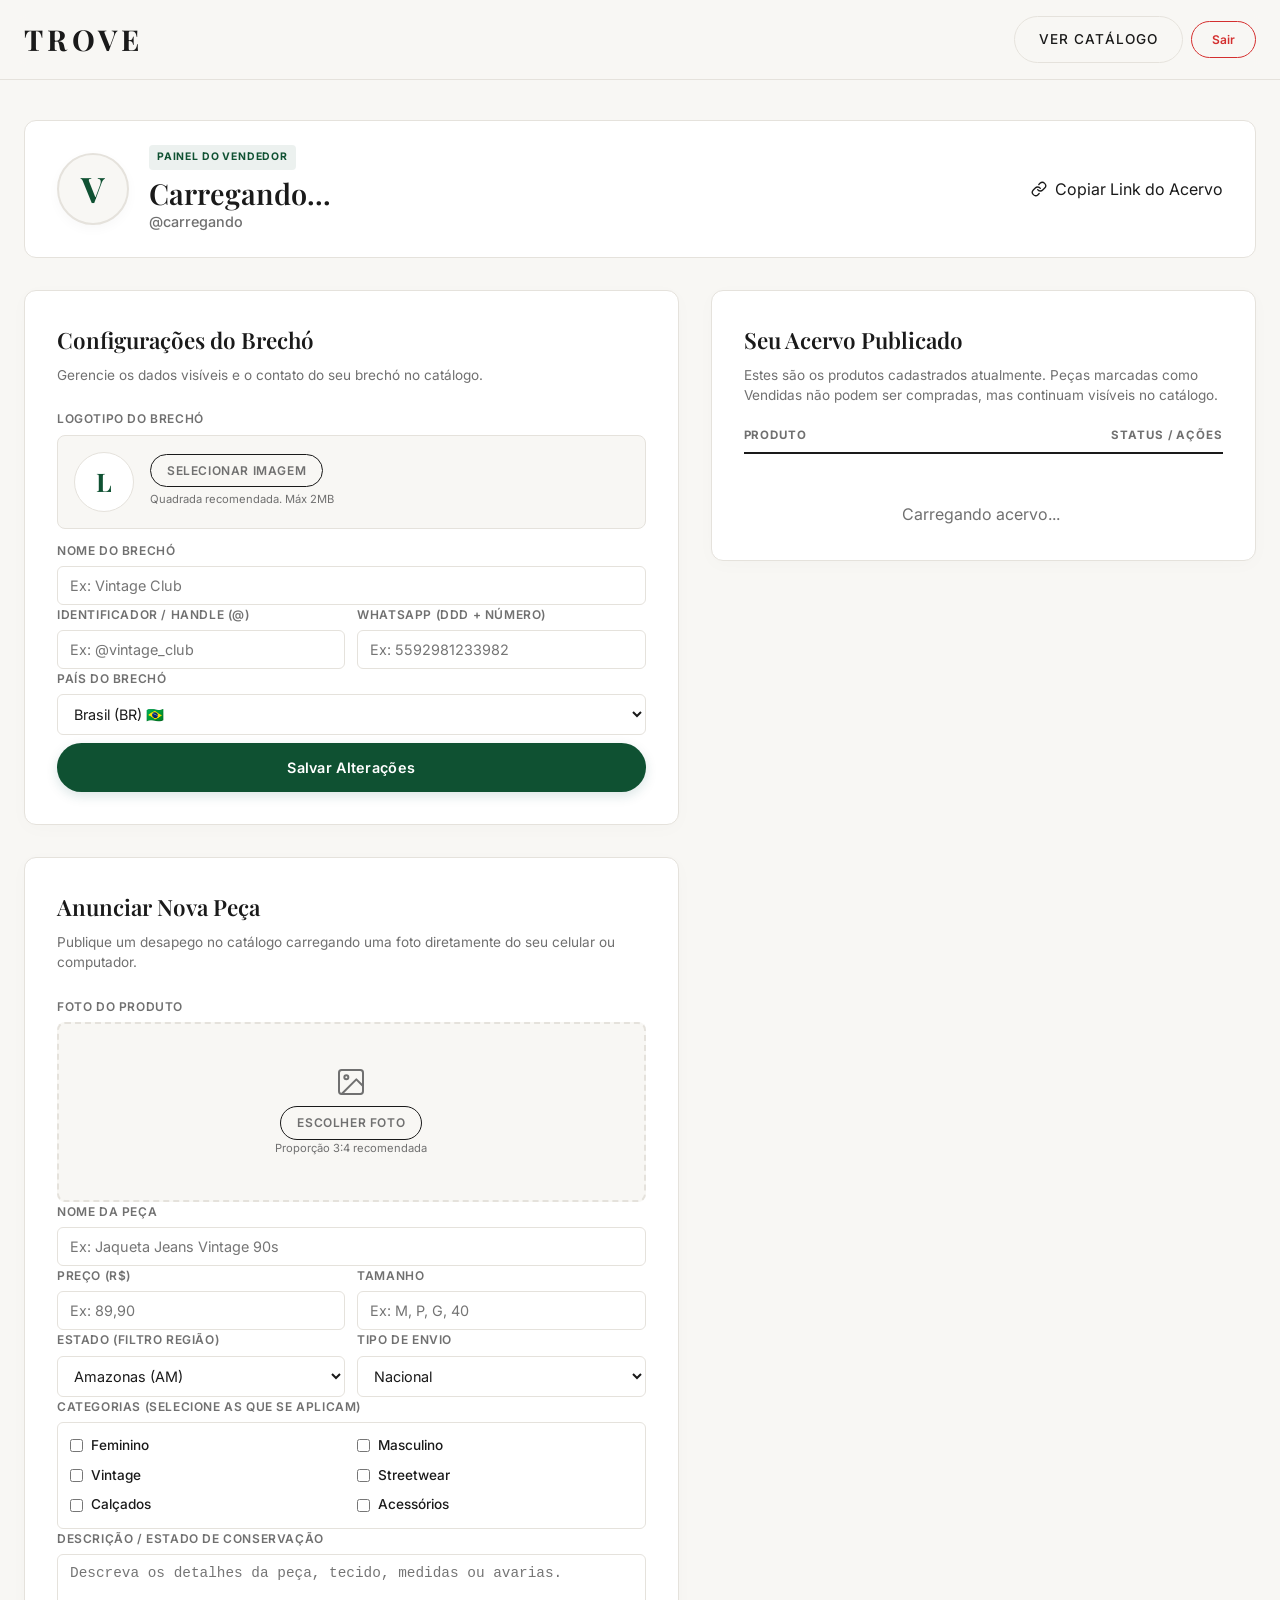
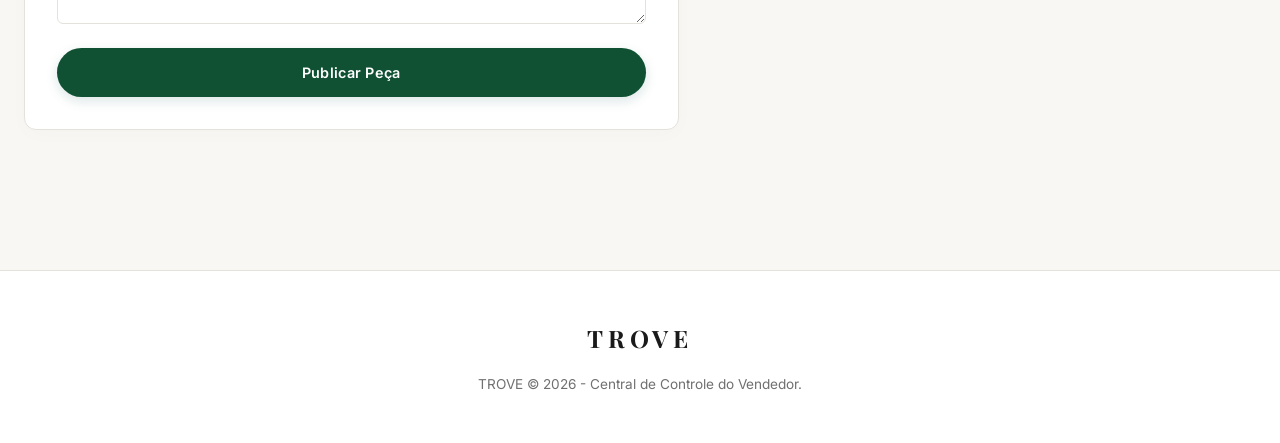
==== dashboard.html @ 6fd04b09 "Initial commit of Trove Marketplace" ====
<!DOCTYPE html>
<html lang="pt-BR">
<head>
  <meta charset="UTF-8">
  <meta name="viewport" content="width=device-width, initial-scale=1.0">
  <title>Trove | Painel do Vendedor</title>
  <!-- Fonts: Playfair Display & Inter -->
  <link rel="preconnect" href="https://fonts.googleapis.com">
  <link rel="preconnect" href="https://fonts.gstatic.com" crossorigin>
  <link href="https://fonts.googleapis.com/css2?family=Inter:wght@300;400;500;600;700&family=Playfair+Display:ital,wght@0,400;0,600;0,700;1,400&display=swap" rel="stylesheet">
  <!-- Supabase JS Client -->
  <script src="https://cdn.jsdelivr.net/npm/@supabase/supabase-js@2"></script>
  <link rel="stylesheet" href="styles.css">
</head>
<body class="dashboard-body">

  <!-- DASHBOARD HEADER -->
  <header class="main-header">
    <div class="header-container">
      <a href="index.html" class="logo">TROVE</a>
      
      <div class="header-actions">
        <a href="index.html" class="cta-button" style="background-color: transparent; color: var(--color-text-primary); border-color: var(--color-border);">
          Ver Catálogo
        </a>
        <button class="logout-btn" id="header-logout-btn" style="border-radius: 40px; padding: 10px 20px;">
          Sair
        </button>
      </div>
    </div>
  </header>

  <!-- DASHBOARD MAIN -->
  <main class="dashboard-main-container">
    
    <!-- TOP SHOP OVERVIEW -->
    <div class="dash-shop-overview">
      <div class="shop-profile-identity">
        <div class="shop-logo-container" id="shop-logo-display">
          <span id="shop-logo-letter">V</span>
        </div>
        <div class="shop-text-identity">
          <span class="dash-shop-badge">Painel do Vendedor</span>
          <h1 id="shop-name-title" class="shop-main-title">Carregando...</h1>
          <span id="shop-handle-subtitle" class="shop-main-handle">@carregando</span>
        </div>
      </div>
      <div class="shop-action-group">
        <button class="share-link-btn" id="copy-shop-link-btn" style="display: flex; align-items: center; gap: 8px;">
          <svg xmlns="http://www.w3.org/2000/svg" width="16" height="16" viewBox="0 0 24 24" fill="none" stroke="currentColor" stroke-width="2" stroke-linecap="round" stroke-linejoin="round"><path d="M10 13a5 5 0 0 0 7.54.54l3-3a5 5 0 0 0-7.07-7.07l-1.72 1.71"></path><path d="M14 11a5 5 0 0 0-7.54-.54l-3 3a5 5 0 0 0 7.07 7.07l1.71-1.71"></path></svg>
          Copiar Link do Acervo
        </button>
      </div>
    </div>

    <!-- RESPONSIVE GRID -->
    <div class="dashboard-grid">
      
      <!-- LEFT COLUMN: SETTINGS & PUBLISHING -->
      <div class="dashboard-column flex-col">
        
        <!-- CARD 1: CONFIGURAÇÕES DO BRECHÓ -->
        <section class="dashboard-card">
          <h2 class="card-section-heading">Configurações do Brechó</h2>
          <p class="card-section-desc">Gerencie os dados visíveis e o contato do seu brechó no catálogo.</p>
          
          <form id="store-settings-form" class="dash-form">
            
            <!-- Logo Upload Group -->
            <div class="form-group">
              <label>Logotipo do Brechó</label>
              <div class="logo-upload-wrapper">
                <div class="logo-preview-box" id="logo-preview-box">
                  <span id="logo-preview-placeholder">L</span>
                </div>
                <div class="upload-controls">
                  <label for="logo-file-input" class="upload-file-label">Selecionar Imagem</label>
                  <input type="file" id="logo-file-input" accept="image/*" style="display: none;">
                  <span class="upload-tip">Quadrada recomendada. Máx 2MB</span>
                </div>
              </div>
            </div>

            <div class="form-group">
              <label for="settings-name">Nome do Brechó</label>
              <input type="text" id="settings-name" required placeholder="Ex: Vintage Club">
            </div>
            
            <div class="form-row">
              <div class="form-group">
                <label for="settings-handle">Identificador / Handle (@)</label>
                <input type="text" id="settings-handle" required placeholder="Ex: @vintage_club">
              </div>
              <div class="form-group">
                <label for="settings-phone">WhatsApp (DDD + Número)</label>
                <input type="text" id="settings-phone" required placeholder="Ex: 5592981233982">
              </div>
            </div>

            <div class="form-group">
              <label for="settings-country">País do Brechó</label>
              <select id="settings-country" required>
                <option value="BR">Brasil (BR) 🇧🇷</option>
                <option value="US">Estados Unidos (US) 🇺🇸</option>
              </select>
            </div>

            <button type="submit" class="modal-cta-btn" id="save-settings-btn" style="margin-top: 8px;">
              Salvar Alterações
            </button>
          </form>
        </section>

        <!-- CARD 2: ANUNCIAR / EDITAR PEÇA -->
        <section class="dashboard-card" id="publisher-card">
          <h2 class="card-section-heading" id="publisher-title">Anunciar Nova Peça</h2>
          <p class="card-section-desc">Publique um desapego no catálogo carregando uma foto diretamente do seu celular ou computador.</p>
          
          <form id="product-publisher-form" class="dash-form">
            <input type="hidden" id="publisher-item-id">
            
            <!-- Product Image Upload Group -->
            <div class="form-group">
              <label>Foto do Produto</label>
              <div class="product-upload-wrapper" id="prod-dropzone">
                <div class="prod-preview-box" id="prod-preview-box" style="display: none;">
                  <img id="prod-preview-img" src="" alt="Preview do produto">
                  <button type="button" class="remove-preview-btn" id="remove-prod-preview-btn" aria-label="Remover foto">
                    <svg xmlns="http://www.w3.org/2000/svg" width="16" height="16" viewBox="0 0 24 24" fill="none" stroke="currentColor" stroke-width="2" stroke-linecap="round" stroke-linejoin="round"><line x1="18" y1="6" x2="6" y2="18"></line><line x1="6" y1="6" x2="18" y2="18"></line></svg>
                  </button>
                </div>
                <div class="upload-placeholder-content" id="prod-upload-prompt">
                  <svg class="upload-icon" xmlns="http://www.w3.org/2000/svg" width="32" height="32" viewBox="0 0 24 24" fill="none" stroke="currentColor" stroke-width="1.5" stroke-linecap="round" stroke-linejoin="round"><rect x="3" y="3" width="18" height="18" rx="2" ry="2"></rect><circle cx="8.5" cy="8.5" r="1.5"></circle><polyline points="21 15 16 10 5 21"></polyline></svg>
                  <label for="prod-file-input" class="upload-file-label" style="margin-top: 8px;">Escolher Foto</label>
                  <input type="file" id="prod-file-input" accept="image/*" style="display: none;" required>
                  <p class="upload-tip">Proporção 3:4 recomendada</p>
                </div>
              </div>
            </div>

            <div class="form-group">
              <label for="item-name">Nome da Peça</label>
              <input type="text" id="item-name" required placeholder="Ex: Jaqueta Jeans Vintage 90s">
            </div>

            <div class="form-row">
              <div class="form-group">
                <label for="item-price">Preço (R$)</label>
                <input type="text" id="item-price" required placeholder="Ex: 89,90">
              </div>
              <div class="form-group">
                <label for="item-size">Tamanho</label>
                <input type="text" id="item-size" required placeholder="Ex: M, P, G, 40">
              </div>
            </div>

            <div class="form-row">
              <div class="form-group">
                <label for="item-state">Estado (Filtro Região)</label>
                <select id="item-state" required>
                  <option value="AM">Amazonas (AM)</option>
                  <option value="SP">São Paulo (SP)</option>
                  <option value="RJ">Rio de Janeiro (RJ)</option>
                  <option value="PR">Paraná (PR)</option>
                </select>
              </div>
              <div class="form-group">
                <label for="item-shipping">Tipo de Envio</label>
                <select id="item-shipping" required>
                  <option value="Nacional">Nacional</option>
                  <option value="Nacional e Regional">Nacional e Regional</option>
                </select>
              </div>
            </div>

            <div class="form-group">
              <label>Categorias (Selecione as que se aplicam)</label>
              <div class="checkbox-group">
                <label><input type="checkbox" name="item-cats" value="Feminino"> Feminino</label>
                <label><input type="checkbox" name="item-cats" value="Masculino"> Masculino</label>
                <label><input type="checkbox" name="item-cats" value="Vintage"> Vintage</label>
                <label><input type="checkbox" name="item-cats" value="Streetwear"> Streetwear</label>
                <label><input type="checkbox" name="item-cats" value="Calçados"> Calçados</label>
                <label><input type="checkbox" name="item-cats" value="Acessórios"> Acessórios</label>
              </div>
            </div>

            <div class="form-group">
              <label for="item-desc">Descrição / Estado de conservação</label>
              <textarea id="item-desc" rows="3" required placeholder="Descreva os detalhes da peça, tecido, medidas ou avarias."></textarea>
            </div>

            <div style="display: flex; gap: 10px; margin-top: 24px;">
              <button type="button" class="logout-btn" id="cancel-edit-btn" style="display: none; border-color: var(--color-border); color: var(--color-text-secondary); border-radius: 40px; padding: 14px 24px; font-weight:600;">
                Cancelar
              </button>
              <button type="submit" class="modal-cta-btn" id="publish-btn" style="flex:1;">
                Publicar Peça
              </button>
            </div>
          </form>
        </section>

      </div>

      <!-- RIGHT COLUMN: ACTIVE INVENTORY -->
      <div class="dashboard-column">
        
        <section class="dashboard-card inventory-main-card">
          <h2 class="card-section-heading">Seu Acervo Publicado</h2>
          <p class="card-section-desc" style="margin-bottom: 20px;">Estes são os produtos cadastrados atualmente. Peças marcadas como Vendidas não podem ser compradas, mas continuam visíveis no catálogo.</p>
          
          <div class="inventory-table-header">
            <span>Produto</span>
            <span>Status / Ações</span>
          </div>
          
          <div class="dashboard-inventory-list" id="inventory-list-container">
            <!-- Dynamically loaded seller products -->
            <p style="text-align: center; color: var(--color-text-secondary); margin-top: 40px;">Carregando acervo...</p>
          </div>
        </section>

      </div>

    </div>
  </main>

  <footer class="main-footer" style="margin-top: 80px;">
    <div class="footer-container">
      <p class="footer-brand">TROVE</p>
      <p class="footer-text">TROVE &copy; 2026 - Central de Controle do Vendedor.</p>
    </div>
  </footer>

  <script src="dashboard.js"></script>
</body>
</html>
---- styles.css ----
/* 
  =========================================
  TROVE - Premium Vintage Marketplace Theme
  =========================================
*/

/* --- Design Tokens & Variables --- */
:root {
  --color-bg: #F8F7F4;          /* Warm Off-White */
  --color-card-bg: #FFFFFF;     /* Pure White for card contrast */
  --color-text-primary: #1A1A1A;/* Rich Charcoal/Black */
  --color-text-secondary: #707070; /* Soft Slate Gray */
  --color-text-muted: #9E9E9E;  /* Light Gray for secondary tags */
  --color-border: #E5E2DC;      /* Subtle border color */
  --color-border-hover: #1A1A1A;
  
  --color-primary: #0F5132;     /* Forest Emerald Green */
  --color-primary-hover: #0a3d24;
  --color-whatsapp: #25D366;    /* Vibrant WhatsApp Green */
  --color-whatsapp-hover: #1ebd59;
  
  --font-serif: 'Playfair Display', Georgia, serif;
  --font-sans: 'Inter', system-ui, -apple-system, sans-serif;
  
  --transition-smooth: all 0.3s cubic-bezier(0.25, 0.8, 0.25, 1);
  --header-height: 80px;
  --header-height-mobile: 120px;
}

/* --- Base Reset --- */
* {
  box-sizing: border-box;
  margin: 0;
  padding: 0;
}

html, body {
  background-color: var(--color-bg);
  color: var(--color-text-primary);
  font-family: var(--font-sans);
  font-size: 16px;
  line-height: 1.6;
  -webkit-font-smoothing: antialiased;
  -moz-osx-font-smoothing: grayscale;
  scroll-behavior: smooth;
}

a {
  text-decoration: none;
  color: inherit;
}

button, input, select {
  font-family: inherit;
  font-size: inherit;
  color: inherit;
  background: none;
  border: none;
  outline: none;
}

button {
  cursor: pointer;
}

/* --- FIXED HEADER --- */
.main-header {
  position: fixed;
  top: 0;
  left: 0;
  width: 100%;
  background-color: rgba(248, 247, 244, 0.85); /* Transparent off-white */
  backdrop-filter: blur(12px);
  -webkit-backdrop-filter: blur(12px);
  border-bottom: 1px solid var(--color-border);
  z-index: 1000;
  height: var(--header-height);
  display: flex;
  align-items: center;
  transition: var(--transition-smooth);
}

.header-container {
  width: 100%;
  max-width: 1300px;
  margin: 0 auto;
  padding: 0 24px;
  display: flex;
  align-items: center;
  justify-content: space-between;
  gap: 24px;
}

/* Logo */
.logo {
  font-family: var(--font-serif);
  font-size: 1.8rem;
  font-weight: 700;
  letter-spacing: 0.15em;
  color: var(--color-text-primary);
  transition: var(--transition-smooth);
}

.logo:hover {
  opacity: 0.8;
}

/* Search Wrapper */
.search-wrapper {
  flex: 1;
  max-width: 480px;
  position: relative;
  background-color: #FFFFFF;
  border: 1px solid var(--color-border);
  border-radius: 40px;
  padding: 8px 16px 8px 40px;
  display: flex;
  align-items: center;
  transition: var(--transition-smooth);
}

.search-wrapper:focus-within {
  border-color: var(--color-text-primary);
  box-shadow: 0 2px 8px rgba(0,0,0,0.05);
}

.search-icon {
  position: absolute;
  left: 16px;
  color: var(--color-text-secondary);
  pointer-events: none;
}

#search-input {
  width: 100%;
  border: none;
  font-size: 0.9rem;
  font-weight: 400;
  color: var(--color-text-primary);
}

#search-input::placeholder {
  color: var(--color-text-muted);
}

.clear-search-btn {
  background: none;
  border: none;
  color: var(--color-text-secondary);
  display: flex;
  align-items: center;
  justify-content: center;
  padding: 2px;
  border-radius: 50%;
  transition: var(--transition-smooth);
}

.clear-search-btn:hover {
  background-color: var(--color-bg);
  color: var(--color-text-primary);
}

/* CTA Button Header */
.cta-button {
  background-color: var(--color-text-primary);
  color: #FFFFFF;
  font-weight: 500;
  font-size: 0.85rem;
  text-transform: uppercase;
  letter-spacing: 0.08em;
  padding: 12px 24px;
  border-radius: 40px;
  border: 1px solid var(--color-text-primary);
  transition: var(--transition-smooth);
}

.cta-button:hover {
  background-color: transparent;
  color: var(--color-text-primary);
}

/* --- HERO SECTION --- */
.hero-section {
  margin-top: var(--header-height);
  padding: 80px 24px 48px;
  text-align: center;
  background-color: var(--color-bg);
}

.hero-container {
  max-width: 800px;
  margin: 0 auto;
}

.hero-title {
  font-family: var(--font-serif);
  font-size: 2.8rem;
  font-weight: 400;
  line-height: 1.2;
  margin-bottom: 16px;
  color: var(--color-text-primary);
  letter-spacing: -0.02em;
}

.hero-subtitle {
  font-size: 1.1rem;
  color: var(--color-text-secondary);
  font-weight: 300;
  max-width: 600px;
  margin: 0 auto;
}

/* --- FILTERS SECTION --- */
.filters-section {
  padding: 16px 24px;
  position: sticky;
  top: var(--header-height);
  background-color: var(--color-bg);
  border-bottom: 1px solid var(--color-border);
  z-index: 900;
}

.filters-container {
  max-width: 1300px;
  margin: 0 auto;
  display: flex;
  align-items: center;
  justify-content: space-between;
  gap: 24px;
}

/* Pills scroll */
.filters-pills-wrapper {
  flex: 1;
  overflow-x: auto;
  scrollbar-width: none; /* Firefox */
  -ms-overflow-style: none; /* IE 10+ */
}

.filters-pills-wrapper::-webkit-scrollbar {
  display: none; /* Safari and Chrome */
}

.filters-pills {
  display: flex;
  gap: 8px;
  padding: 4px 0;
  white-space: nowrap;
}

/* --- CUSTOM CATEGORY FILTER DROPDOWN --- */
.cats-filter {
  position: relative;
  min-width: 220px;
}

.cats-filter-trigger {
  width: 100%;
  display: flex;
  align-items: center;
  gap: 10px;
  background-color: #FFFFFF;
  border: 1px solid var(--color-border);
  border-radius: 30px;
  padding: 0 16px;
  height: 38px;
  font-size: 0.85rem;
  font-weight: 500;
  color: var(--color-text-primary);
  transition: var(--transition-smooth);
}

.cats-filter-trigger:hover {
  border-color: var(--color-text-primary);
}

.dots-icon {
  color: var(--color-text-secondary);
  flex-shrink: 0;
}

.cats-dropdown-menu {
  position: absolute;
  top: calc(100% + 8px);
  left: 0;
  width: 240px;
  background-color: #FFFFFF;
  border: 1px solid var(--color-border);
  border-radius: 12px;
  box-shadow: 0 10px 25px rgba(0,0,0,0.08);
  padding: 8px 0;
  opacity: 0;
  pointer-events: none;
  transform: translateY(10px);
  transition: var(--transition-smooth);
  z-index: 950;
}

.cats-dropdown-menu.show {
  opacity: 1;
  pointer-events: auto;
  transform: translateY(0);
}

.cat-item {
  width: 100%;
  padding: 10px 20px;
  display: block;
  text-align: left;
  font-size: 0.85rem;
  color: var(--color-text-primary);
  transition: var(--transition-smooth);
  border: none;
  background: none;
}

.cat-item:hover {
  background-color: var(--color-bg);
  color: var(--color-primary);
}

.cat-item.selected {
  background-color: rgba(15, 81, 50, 0.05);
  color: var(--color-primary);
  font-weight: 600;
}

/* --- CUSTOM SHOP & STATE FILTER DROPDOWNS --- */
.shop-filter,
.state-filter {
  position: relative;
  min-width: 220px;
}

.shop-filter-trigger,
.state-filter-trigger {
  width: 100%;
  display: flex;
  align-items: center;
  justify-content: space-between;
  background-color: #FFFFFF;
  border: 1px solid var(--color-border);
  border-radius: 30px;
  padding: 0 16px;
  height: 38px;
  font-size: 0.85rem;
  font-weight: 500;
  color: var(--color-text-primary);
  transition: var(--transition-smooth);
}

.shop-filter-trigger:hover,
.state-filter-trigger:hover {
  border-color: var(--color-text-primary);
}

.shop-icon,
.map-pin-icon {
  margin-right: 8px;
  color: var(--color-text-secondary);
  flex-shrink: 0;
}

.chevron-icon {
  margin-left: 8px;
  color: var(--color-text-secondary);
  transition: transform 0.2s ease;
  flex-shrink: 0;
}

.shop-filter.active .chevron-icon,
.state-filter.active .chevron-icon {
  transform: rotate(180deg);
}

.shop-dropdown-menu,
.state-dropdown-menu {
  position: absolute;
  top: calc(100% + 8px);
  right: 0;
  width: 260px;
  background-color: #FFFFFF;
  border: 1px solid var(--color-border);
  border-radius: 12px;
  box-shadow: 0 10px 25px rgba(0,0,0,0.08);
  padding: 8px 0;
  opacity: 0;
  pointer-events: none;
  transform: translateY(10px);
  transition: var(--transition-smooth);
  z-index: 950;
}

.shop-dropdown-menu.show,
.state-dropdown-menu.show {
  opacity: 1;
  pointer-events: auto;
  transform: translateY(0);
}

.shop-item,
.state-item {
  width: 100%;
  padding: 10px 16px;
  display: flex;
  align-items: center;
  gap: 12px;
  text-align: left;
  transition: var(--transition-smooth);
  border: none;
  background: none;
  font-size: 0.85rem;
  color: var(--color-text-primary);
}

.shop-item:hover,
.state-item:hover {
  background-color: var(--color-bg);
}

.shop-item.selected,
.state-item.selected {
  background-color: rgba(15, 81, 50, 0.05);
  color: var(--color-primary);
  font-weight: 600;
}

.shop-avatar {
  width: 32px;
  height: 32px;
  border-radius: 50%;
  background-color: var(--color-bg);
  border: 1px solid var(--color-border);
  color: var(--color-primary);
  font-family: var(--font-serif);
  font-weight: 700;
  display: flex;
  align-items: center;
  justify-content: center;
  font-size: 0.9rem;
  text-transform: uppercase;
  overflow: hidden;
}

.shop-item-info {
  display: flex;
  flex-direction: column;
  line-height: 1.2;
}

.shop-item-name {
  font-size: 0.85rem;
  color: var(--color-text-primary);
}

.shop-item-handle {
  font-size: 0.75rem;
  color: var(--color-text-secondary);
}

/* --- PRODUCT DETAIL DRAWER --- */
.drawer-overlay {
  position: fixed;
  top: 0;
  left: 0;
  width: 100vw;
  height: 100vh;
  background-color: rgba(26, 26, 26, 0);
  backdrop-filter: blur(0px);
  -webkit-backdrop-filter: blur(0px);
  z-index: 1500;
  opacity: 0;
  pointer-events: none;
  transition: all 0.4s cubic-bezier(0.25, 0.8, 0.25, 1);
}

.drawer-overlay.active {
  background-color: rgba(26, 26, 26, 0.25);
  backdrop-filter: blur(8px);
  -webkit-backdrop-filter: blur(8px);
  opacity: 1;
  pointer-events: auto;
}

.drawer-panel {
  position: absolute;
  top: 0;
  right: 0;
  width: 100%;
  max-width: 480px;
  height: 100%;
  background-color: var(--color-bg);
  border-left: 1px solid var(--color-border);
  box-shadow: -10px 0 30px rgba(0,0,0,0.05);
  transform: translate3d(100%, 0, 0);
  transition: transform 0.4s cubic-bezier(0.25, 0.8, 0.25, 1);
  display: flex;
  flex-direction: column;
}

.drawer-overlay.active .drawer-panel {
  transform: translate3d(0, 0, 0);
}

.drawer-drag-bar {
  width: 45px;
  height: 5px;
  background-color: var(--color-border);
  border-radius: 10px;
  margin: 12px auto 0;
  display: none;
  flex-shrink: 0;
}

.drawer-close {
  position: absolute;
  top: 20px;
  left: 20px;
  width: 40px;
  height: 40px;
  border-radius: 50%;
  background-color: #FFFFFF;
  border: 1px solid var(--color-border);
  color: var(--color-text-primary);
  display: flex;
  align-items: center;
  justify-content: center;
  transition: var(--transition-smooth);
  z-index: 10;
}

.drawer-close:hover {
  transform: rotate(90deg);
  border-color: var(--color-text-primary);
}

.drawer-body {
  flex: 1;
  overflow-y: auto;
  padding: 0 0 100px;
}

.drawer-img-wrapper {
  width: 100%;
  aspect-ratio: 3 / 4;
  overflow: hidden;
  position: relative;
  background-color: #EFEFEF;
}

.drawer-img {
  width: 100%;
  height: 100%;
  object-fit: cover;
}

.drawer-badge {
  position: absolute;
  bottom: 16px;
  left: 20px;
  background-color: #FFFFFF;
  color: var(--color-text-primary);
  font-size: 0.65rem;
  font-weight: 600;
  text-transform: uppercase;
  letter-spacing: 0.1em;
  padding: 4px 8px;
  border: 1px solid var(--color-border);
}

.drawer-info {
  padding: 24px;
}

.drawer-shop {
  font-size: 0.85rem;
  color: var(--color-text-secondary);
  font-weight: 500;
  margin-bottom: 6px;
  display: block;
}

.drawer-title {
  font-family: var(--font-serif);
  font-size: 1.8rem;
  font-weight: 600;
  line-height: 1.2;
  color: var(--color-text-primary);
  margin-bottom: 16px;
}

.drawer-meta-grid {
  display: flex;
  gap: 20px;
  margin-bottom: 24px;
  padding-bottom: 20px;
  border-bottom: 1px solid var(--color-border);
}

.drawer-meta-item {
  display: flex;
  flex-direction: column;
}

.drawer-meta-label {
  font-size: 0.75rem;
  color: var(--color-text-secondary);
  text-transform: uppercase;
  letter-spacing: 0.05em;
  margin-bottom: 2px;
}

.drawer-meta-val {
  font-size: 1.1rem;
  font-weight: 600;
  color: var(--color-text-primary);
}

.drawer-desc-title {
  font-size: 0.8rem;
  text-transform: uppercase;
  letter-spacing: 0.08em;
  color: var(--color-text-secondary);
  margin-bottom: 8px;
  font-weight: 600;
}

.drawer-desc-text {
  font-size: 0.95rem;
  color: var(--color-text-primary);
  line-height: 1.6;
}

.drawer-cta-wrapper {
  position: absolute;
  bottom: 0;
  left: 0;
  width: 100%;
  padding: 16px 24px 24px;
  background-color: var(--color-bg);
  border-top: 1px solid var(--color-border);
  box-shadow: 0 -10px 20px rgba(0,0,0,0.02);
  z-index: 5;
}

.drawer-cta-btn {
  width: 100%;
  background-color: var(--color-primary);
  color: #FFFFFF;
  display: flex;
  align-items: center;
  justify-content: center;
  gap: 8px;
  padding: 14px 24px;
  font-size: 0.9rem;
  font-weight: 600;
  letter-spacing: 0.03em;
  border-radius: 40px;
  transition: var(--transition-smooth);
}

.drawer-cta-btn:hover {
  background-color: var(--color-whatsapp);
}

/* --- PRODUCTS GRID SECTION --- */
.products-section {
  padding: 48px 24px 80px;
  background-color: var(--color-bg);
  min-height: 400px;
}

.grid-container {
  max-width: 1300px;
  margin: 0 auto;
}

.products-grid {
  display: grid;
  grid-template-columns: repeat(2, 1fr); /* Mobile layout default (2 cols) */
  gap: 24px 16px;
}

/* Card Styling */
.product-card {
  background-color: var(--color-card-bg);
  border: 1px solid var(--color-border);
  display: flex;
  flex-direction: column;
  position: relative;
  overflow: hidden;
  transition: var(--transition-smooth);
}

.product-card:hover {
  box-shadow: 0 12px 30px rgba(0,0,0,0.06);
  border-color: var(--color-border-hover);
  transform: translateY(-4px);
}

/* Image Container */
.card-img-wrapper {
  position: relative;
  width: 100%;
  aspect-ratio: 3 / 4; /* Aspect ratio 3:4 as requested */
  overflow: hidden;
  background-color: #EFEFEF;
}

.card-img {
  width: 100%;
  height: 100%;
  object-fit: cover;
  transition: transform 0.8s cubic-bezier(0.25, 1, 0.5, 1);
}

.product-card:hover .card-img {
  transform: scale(1.05);
}

/* Floating Badge */
.card-badge {
  position: absolute;
  top: 12px;
  left: 12px;
  background-color: rgba(255, 255, 255, 0.9);
  color: var(--color-text-primary);
  font-size: 0.65rem;
  font-weight: 600;
  text-transform: uppercase;
  letter-spacing: 0.1em;
  padding: 4px 8px;
  border: 1px solid var(--color-border);
  backdrop-filter: blur(4px);
  z-index: 10;
}

/* Card Content Info */
.card-info {
  padding: 16px;
  display: flex;
  flex-direction: column;
  flex-grow: 1;
}

.card-shop {
  font-size: 0.75rem;
  color: var(--color-text-secondary);
  margin-bottom: 4px;
  font-weight: 500;
  letter-spacing: 0.02em;
}

.card-title {
  font-family: var(--font-serif);
  font-size: 1.05rem;
  font-weight: 600;
  line-height: 1.3;
  margin-bottom: 8px;
  color: var(--color-text-primary);
  display: -webkit-box;
  -webkit-line-clamp: 1;
  -webkit-box-orient: vertical;
  overflow: hidden;
}

.card-meta-row {
  display: flex;
  justify-content: space-between;
  align-items: baseline;
  margin-bottom: 16px;
  margin-top: auto; /* Push meta row to bottom of details */
}

.card-size {
  font-size: 0.8rem;
  font-weight: 500;
  color: var(--color-text-secondary);
  background-color: var(--color-bg);
  padding: 2px 8px;
  border-radius: 4px;
}

.card-price {
  font-size: 1.1rem;
  font-weight: 700;
  color: var(--color-text-primary);
}

/* WhatsApp Action Button */
.wa-button {
  width: 100%;
  background-color: var(--color-primary);
  color: #FFFFFF;
  display: flex;
  align-items: center;
  justify-content: center;
  gap: 8px;
  padding: 12px 16px;
  font-size: 0.85rem;
  font-weight: 600;
  letter-spacing: 0.03em;
  transition: var(--transition-smooth);
  border-top: 1px solid var(--color-border);
}

.btn-wa-icon {
  fill: currentColor;
}

.wa-button:hover {
  background-color: var(--color-whatsapp);
}

/* Empty State */
.empty-state {
  text-align: center;
  padding: 80px 24px;
  color: var(--color-text-secondary);
  display: flex;
  flex-direction: column;
  align-items: center;
  gap: 12px;
}

.empty-state svg {
  color: var(--color-text-muted);
}

.empty-state h3 {
  font-family: var(--font-serif);
  font-size: 1.5rem;
  color: var(--color-text-primary);
}

.reset-btn {
  margin-top: 12px;
  background-color: var(--color-text-primary);
  color: #FFFFFF;
  padding: 10px 24px;
  border-radius: 30px;
  font-size: 0.85rem;
  font-weight: 500;
  transition: var(--transition-smooth);
}

.reset-btn:hover {
  background-color: var(--color-text-secondary);
}

/* --- FOOTER --- */
.main-footer {
  background-color: #FFFFFF;
  border-top: 1px solid var(--color-border);
  padding: 48px 24px;
  text-align: center;
}

.footer-container {
  max-width: 1300px;
  margin: 0 auto;
  display: flex;
  flex-direction: column;
  align-items: center;
  gap: 16px;
}

.footer-brand {
  font-family: var(--font-serif);
  font-size: 1.5rem;
  font-weight: 700;
  letter-spacing: 0.2em;
  color: var(--color-text-primary);
}

.footer-text {
  font-size: 0.85rem;
  color: var(--color-text-secondary);
  font-weight: 400;
}

/* --- ADVERTISE MODAL --- */
.modal-overlay {
  position: fixed;
  top: 0;
  left: 0;
  width: 100vw;
  height: 100vh;
  background-color: rgba(26, 26, 26, 0.4);
  backdrop-filter: blur(8px);
  -webkit-backdrop-filter: blur(8px);
  display: flex;
  align-items: center;
  justify-content: center;
  z-index: 2000;
  opacity: 0;
  pointer-events: none;
  transition: opacity 0.4s cubic-bezier(0.25, 0.8, 0.25, 1);
  padding: 20px;
}

.modal-overlay.active {
  opacity: 1;
  pointer-events: auto;
}

.modal-card {
  background-color: var(--color-bg);
  border: 1px solid var(--color-border);
  border-top: 4px solid var(--color-text-primary);
  border-radius: 12px;
  width: 100%;
  max-width: 460px;
  position: relative;
  transform: scale(0.9) translateY(20px);
  transition: transform 0.4s cubic-bezier(0.25, 0.8, 0.25, 1), background-color 0.3s ease, border-top-color 0.3s ease;
  overflow: hidden;
  box-shadow: 0 20px 40px rgba(0,0,0,0.15);
}

.modal-card.mode-register {
  border-top-color: var(--color-primary);
  background-color: #FAF9F6;
}

.password-strength-container {
  width: 100%;
  height: 4px;
  background-color: var(--color-border);
  border-radius: 2px;
  margin-top: 8px;
  overflow: hidden;
}

.strength-bar {
  width: 0%;
  height: 100%;
  background-color: #D32F2F;
  transition: width 0.3s ease, background-color 0.3s ease;
}

.strength-text {
  font-size: 0.72rem;
  font-weight: 600;
  color: var(--color-text-secondary);
  margin-top: 4px;
  display: inline-block;
  text-transform: uppercase;
  letter-spacing: 0.05em;
}

.password-criteria {
  margin-top: 12px;
  list-style: none;
  padding-left: 0;
  display: flex;
  flex-direction: column;
  gap: 6px;
}

.criteria-item {
  font-size: 0.78rem;
  color: var(--color-text-secondary);
  display: flex;
  align-items: center;
  gap: 8px;
  transition: var(--transition-smooth);
}

.crit-icon {
  font-size: 0.85rem;
  font-weight: bold;
  transition: var(--transition-smooth);
}

.confirm-email-art {
  display: flex;
  justify-content: center;
  margin: 16px 0;
}

.mail-icon {
  color: var(--color-primary);
  animation: float 3s ease-in-out infinite;
}

@keyframes float {
  0%, 100% { transform: translateY(0); }
  50% { transform: translateY(-8px); }
}

.modal-overlay.active .modal-card {
  transform: scale(1) translateY(0);
}

.modal-close-btn {
  position: absolute;
  top: 20px;
  right: 20px;
  color: var(--color-text-secondary);
  background-color: #FFFFFF;
  border: 1px solid var(--color-border);
  border-radius: 50%;
  width: 36px;
  height: 36px;
  display: flex;
  align-items: center;
  justify-content: center;
  transition: var(--transition-smooth);
  z-index: 10;
}

.modal-close-btn:hover {
  color: var(--color-text-primary);
  border-color: var(--color-text-primary);
  transform: rotate(90deg);
}

.modal-content {
  padding: 40px 32px 32px;
  display: flex;
  flex-direction: column;
  align-items: center;
  text-align: center;
}

.modal-badge {
  font-size: 0.7rem;
  font-weight: 600;
  text-transform: uppercase;
  letter-spacing: 0.12em;
  color: var(--color-primary);
  background-color: rgba(15, 81, 50, 0.1);
  padding: 6px 14px;
  border-radius: 20px;
  margin-bottom: 20px;
}

.modal-heading {
  font-family: var(--font-serif);
  font-size: 1.8rem;
  font-weight: 600;
  color: var(--color-text-primary);
  margin-bottom: 12px;
}

.modal-description {
  font-size: 0.95rem;
  color: var(--color-text-secondary);
  margin-bottom: 28px;
  line-height: 1.5;
}

.modal-benefits {
  width: 100%;
  display: flex;
  flex-direction: column;
  gap: 12px;
  margin-bottom: 32px;
  text-align: left;
}

.benefit-item {
  display: flex;
  align-items: center;
  gap: 12px;
  font-size: 0.85rem;
  color: var(--color-text-primary);
  font-weight: 500;
}

.benefit-icon {
  color: var(--color-primary);
  flex-shrink: 0;
}

.modal-cta-btn {
  width: 100%;
  background-color: var(--color-primary);
  color: #FFFFFF;
  border-radius: 40px;
  padding: 16px 24px;
  font-weight: 600;
  font-size: 0.9rem;
  letter-spacing: 0.02em;
  display: flex;
  align-items: center;
  justify-content: center;
  gap: 10px;
  transition: var(--transition-smooth);
  box-shadow: 0 4px 12px rgba(15, 81, 82, 0.15);
}

.modal-cta-btn:hover {
  background-color: var(--color-whatsapp);
  box-shadow: 0 4px 12px rgba(37, 211, 102, 0.2);
}

/* --- SELLER PORTAL & DASHBOARD STYLES --- */
.header-actions {
  display: flex;
  align-items: center;
  gap: 8px;
}

.profile-avatar {
  width: 40px;
  height: 40px;
  border-radius: 50%;
  background-color: var(--color-primary);
  color: #FFFFFF;
  display: flex;
  align-items: center;
  justify-content: center;
  font-family: var(--font-serif);
  font-weight: 700;
  font-size: 1.1rem;
  border: 1px solid var(--color-primary);
  box-shadow: 0 2px 8px rgba(15, 81, 50, 0.2);
  transition: var(--transition-smooth);
  overflow: hidden;
}

.profile-avatar:hover {
  background-color: var(--color-whatsapp);
  border-color: var(--color-whatsapp);
  transform: scale(1.05);
  box-shadow: 0 4px 12px rgba(37, 211, 102, 0.3);
}

.shop-banner {
  width: 100%;
  background-color: #FFFFFF;
  border-bottom: 1px solid var(--color-border);
  padding: 14px 24px;
}

.shop-banner-container {
  max-width: 1300px;
  margin: 0 auto;
  display: flex;
  align-items: center;
  justify-content: space-between;
  gap: 20px;
}

.shop-banner-details {
  display: flex;
  align-items: center;
  gap: 12px;
}

.shop-banner-icon {
  color: var(--color-primary);
}

.shop-banner-meta {
  display: flex;
  flex-direction: column;
  line-height: 1.3;
}

#shop-banner-title {
  font-family: var(--font-serif);
  font-size: 1.1rem;
  font-weight: 600;
  color: var(--color-text-primary);
}

#shop-banner-handle {
  font-size: 0.8rem;
  color: var(--color-text-secondary);
  font-weight: 500;
}

.shop-banner-clear-btn {
  font-size: 0.85rem;
  font-weight: 600;
  color: var(--color-primary);
  text-decoration: underline;
  background: none;
  border: none;
  transition: var(--transition-smooth);
}

.shop-banner-clear-btn:hover {
  color: var(--color-whatsapp);
}

/* Seller Forms */
.auth-form {
  width: 100%;
  display: flex;
  flex-direction: column;
  gap: 16px;
  margin-top: 16px;
}

.form-group {
  display: flex;
  flex-direction: column;
  gap: 6px;
  text-align: left;
  width: 100%;
}

.form-group label {
  font-size: 0.75rem;
  font-weight: 600;
  text-transform: uppercase;
  letter-spacing: 0.05em;
  color: var(--color-text-secondary);
}

.form-group input,
.form-group select,
.form-group textarea {
  width: 100%;
  border: 1px solid var(--color-border);
  border-radius: 6px;
  padding: 10px 12px;
  font-size: 0.9rem;
  background-color: #FFFFFF;
  color: var(--color-text-primary);
  transition: var(--transition-smooth);
}

.form-group input:focus,
.form-group select:focus,
.form-group textarea:focus {
  border-color: var(--color-text-primary);
  outline: none;
}

.form-row {
  display: flex;
  gap: 12px;
  width: 100%;
}

.form-row .form-group {
  flex: 1;
}

.checkbox-group {
  display: grid;
  grid-template-columns: repeat(2, 1fr);
  gap: 8px 12px;
  background-color: #FFFFFF;
  border: 1px solid var(--color-border);
  border-radius: 6px;
  padding: 12px;
}

.checkbox-group label {
  display: flex;
  align-items: center;
  gap: 8px;
  font-size: 0.85rem;
  text-transform: none;
  font-weight: 500;
  letter-spacing: 0;
  cursor: pointer;
  color: var(--color-text-primary);
}

.checkbox-group input {
  width: auto;
  cursor: pointer;
}

.auth-toggle-text {
  font-size: 0.85rem;
  color: var(--color-text-secondary);
  margin-top: 20px;
}

.auth-toggle-text a {
  color: var(--color-primary);
  font-weight: 600;
  text-decoration: underline;
}

/* --- STANDALONE DEDICATED SELLER PORTAL / DASHBOARD --- */
.dashboard-body {
  background-color: var(--color-bg);
  min-height: 100vh;
}

.dashboard-main-container {
  width: 100%;
  max-width: 1300px;
  margin: 0 auto;
  padding: calc(var(--header-height) + 40px) 24px 60px;
}

/* Shop Overview Header */
.dash-shop-overview {
  display: flex;
  justify-content: space-between;
  align-items: center;
  flex-wrap: wrap;
  gap: 24px;
  background-color: #FFFFFF;
  border: 1px solid var(--color-border);
  padding: 24px 32px;
  border-radius: 12px;
  margin-bottom: 32px;
}

.shop-profile-identity {
  display: flex;
  align-items: center;
  gap: 20px;
}

.shop-logo-container {
  width: 72px;
  height: 72px;
  border-radius: 50%;
  background-color: var(--color-bg);
  border: 2px solid var(--color-border);
  display: flex;
  align-items: center;
  justify-content: center;
  overflow: hidden;
  box-shadow: 0 4px 12px rgba(0,0,0,0.03);
}

#shop-logo-letter {
  font-family: var(--font-serif);
  font-size: 2.2rem;
  font-weight: 700;
  color: var(--color-primary);
  text-transform: uppercase;
}

.shop-text-identity {
  display: flex;
  flex-direction: column;
}

.dash-shop-badge {
  font-size: 0.65rem;
  font-weight: 700;
  text-transform: uppercase;
  letter-spacing: 0.08em;
  color: var(--color-primary);
  background-color: rgba(15, 81, 50, 0.08);
  padding: 4px 8px;
  border-radius: 4px;
  width: fit-content;
  margin-bottom: 6px;
}

.shop-main-title {
  font-family: var(--font-serif);
  font-size: 1.8rem;
  font-weight: 600;
  color: var(--color-text-primary);
  line-height: 1.2;
}

.shop-main-handle {
  font-size: 0.9rem;
  color: var(--color-text-secondary);
  font-weight: 500;
}

/* Dashboard Columns Grid */
.dashboard-grid {
  display: grid;
  grid-template-columns: 1.2fr 1fr;
  gap: 32px;
  align-items: start;
}

.dashboard-column {
  display: flex;
  flex-direction: column;
  gap: 32px;
}

.dashboard-card {
  background-color: #FFFFFF;
  border: 1px solid var(--color-border);
  border-radius: 12px;
  padding: 32px;
  box-shadow: 0 4px 20px rgba(0,0,0,0.02);
}

.card-section-heading {
  font-family: var(--font-serif);
  font-size: 1.4rem;
  font-weight: 600;
  color: var(--color-text-primary);
  margin-bottom: 6px;
}

.card-section-desc {
  font-size: 0.85rem;
  color: var(--color-text-secondary);
  margin-bottom: 24px;
  line-height: 1.5;
}

/* Store Settings - Logo Upload Component */
.logo-upload-wrapper {
  display: flex;
  align-items: center;
  gap: 16px;
  margin-bottom: 12px;
  background-color: var(--color-bg);
  padding: 16px;
  border-radius: 8px;
  border: 1px solid var(--color-border);
}

.logo-preview-box {
  width: 60px;
  height: 60px;
  border-radius: 50%;
  background-color: #FFFFFF;
  border: 1px solid var(--color-border);
  display: flex;
  align-items: center;
  justify-content: center;
  overflow: hidden;
  flex-shrink: 0;
}

#logo-preview-placeholder {
  font-family: var(--font-serif);
  font-size: 1.6rem;
  font-weight: 700;
  color: var(--color-primary);
}

.upload-controls {
  display: flex;
  flex-direction: column;
  gap: 4px;
}

.upload-file-label {
  font-size: 0.8rem;
  font-weight: 600;
  color: var(--color-text-primary);
  border: 1px solid var(--color-text-primary);
  border-radius: 20px;
  padding: 6px 16px;
  width: fit-content;
  cursor: pointer;
  transition: var(--transition-smooth);
}

.upload-file-label:hover {
  background-color: var(--color-text-primary);
  color: #FFFFFF;
}

.upload-tip {
  font-size: 0.7rem;
  color: var(--color-text-secondary);
}

/* Product Uploader Dropzone Component */
.product-upload-wrapper {
  border: 2px dashed var(--color-border);
  border-radius: 8px;
  background-color: var(--color-bg);
  min-height: 180px;
  display: flex;
  flex-direction: column;
  justify-content: center;
  align-items: center;
  padding: 20px;
  position: relative;
  transition: var(--transition-smooth);
}

.product-upload-wrapper:hover {
  border-color: var(--color-primary);
  background-color: rgba(15, 81, 50, 0.01);
}

.upload-placeholder-content {
  display: flex;
  flex-direction: column;
  align-items: center;
  text-align: center;
}

.upload-icon {
  color: var(--color-text-secondary);
  transition: var(--transition-smooth);
}

.product-upload-wrapper:hover .upload-icon {
  color: var(--color-primary);
  transform: translateY(-4px);
}

.prod-preview-box {
  width: 100%;
  max-width: 220px;
  aspect-ratio: 3 / 4;
  border-radius: 4px;
  overflow: hidden;
  position: relative;
  border: 1px solid var(--color-border);
}

#prod-preview-img {
  width: 100%;
  height: 100%;
  object-fit: cover;
}

.remove-preview-btn {
  position: absolute;
  top: 8px;
  right: 8px;
  background-color: rgba(255, 255, 255, 0.9);
  color: #D32F2F;
  border: 1px solid var(--color-border);
  border-radius: 50%;
  width: 28px;
  height: 28px;
  display: flex;
  align-items: center;
  justify-content: center;
  transition: var(--transition-smooth);
  backdrop-filter: blur(4px);
  z-index: 10;
}

.remove-preview-btn:hover {
  background-color: #D32F2F;
  color: #FFFFFF;
  transform: scale(1.05);
}

/* Inventory List Styling (Right Column) */
.inventory-main-card {
  height: 100%;
  display: flex;
  flex-direction: column;
}

.inventory-table-header {
  display: flex;
  justify-content: space-between;
  border-bottom: 2px solid var(--color-text-primary);
  padding-bottom: 8px;
  font-size: 0.72rem;
  font-weight: 700;
  text-transform: uppercase;
  letter-spacing: 0.08em;
  color: var(--color-text-secondary);
}

.dashboard-inventory-list {
  display: flex;
  flex-direction: column;
  gap: 0;
  max-height: 800px;
  overflow-y: auto;
  margin-top: 8px;
  padding-right: 4px;
}

.inventory-table-row {
  display: flex;
  justify-content: space-between;
  align-items: center;
  padding: 16px 0;
  border-bottom: 1px solid var(--color-border);
  transition: var(--transition-smooth);
}

.inventory-table-row:hover {
  background-color: rgba(248, 247, 244, 0.5);
}

.inventory-table-row.sold-row {
  opacity: 0.6;
}

.inv-row-identity {
  display: flex;
  align-items: center;
  gap: 16px;
  min-width: 0;
  flex: 1;
}

.inv-row-img {
  width: 50px;
  height: 66px;
  object-fit: cover;
  border-radius: 4px;
  border: 1px solid var(--color-border);
  background-color: var(--color-bg);
  flex-shrink: 0;
}

.inv-row-meta {
  display: flex;
  flex-direction: column;
  min-width: 0;
}

.inv-row-title {
  font-size: 0.9rem;
  font-weight: 600;
  color: var(--color-text-primary);
  white-space: nowrap;
  overflow: hidden;
  text-overflow: ellipsis;
}

.inv-row-details {
  font-size: 0.75rem;
  color: var(--color-text-secondary);
  margin-top: 2px;
}

.inv-row-controls {
  display: flex;
  align-items: center;
  gap: 12px;
  flex-shrink: 0;
  margin-left: 16px;
}

/* Badges for status inside table */
.status-toggle-badge {
  font-size: 0.65rem;
  font-weight: 700;
  text-transform: uppercase;
  letter-spacing: 0.05em;
  padding: 6px 12px;
  border-radius: 20px;
  border: 1px solid transparent;
  transition: var(--transition-smooth);
  cursor: pointer;
}

.status-toggle-badge.available {
  background-color: rgba(15, 81, 50, 0.08);
  color: var(--color-primary);
  border-color: rgba(15, 81, 50, 0.15);
}

.status-toggle-badge.available:hover {
  background-color: var(--color-primary);
  color: #FFFFFF;
}

.status-toggle-badge.sold {
  background-color: #EFEFEF;
  color: var(--color-text-secondary);
  border-color: var(--color-border);
}

.status-toggle-badge.sold:hover {
  background-color: var(--color-text-primary);
  color: #FFFFFF;
}

.inv-action-edit-btn {
  color: var(--color-text-secondary);
  padding: 6px;
  border-radius: 4px;
  border: 1px solid var(--color-border);
  display: flex;
  align-items: center;
  justify-content: center;
  background-color: #FFFFFF;
  transition: var(--transition-smooth);
}

.inv-action-edit-btn:hover {
  color: var(--color-primary);
  border-color: var(--color-primary);
  background-color: rgba(15, 81, 50, 0.02);
}

.inv-action-delete-btn {
  color: #D32F2F;
  padding: 6px;
  border-radius: 4px;
  border: 1px solid #FFCDD2;
  display: flex;
  align-items: center;
  justify-content: center;
  background-color: #FFFFFF;
  transition: var(--transition-smooth);
}

.inv-action-delete-btn:hover {
  color: #FFFFFF;
  border-color: #D32F2F;
  background-color: #D32F2F;
}

.logout-btn {
  font-size: 0.75rem;
  font-weight: 600;
  color: #D32F2F;
  border: 1px solid #D32F2F;
  border-radius: 20px;
  padding: 8px 16px;
  background: transparent;
  transition: var(--transition-smooth);
}

.logout-btn:hover {
  background-color: #D32F2F;
  color: #FFFFFF;
}

/* --- TOAST NOTIFICATIONS --- */
.toast {
  position: fixed;
  bottom: 24px;
  right: 24px;
  background-color: var(--color-primary);
  color: #FFFFFF;
  padding: 14px 28px;
  border-radius: 8px;
  font-size: 0.9rem;
  font-weight: 500;
  box-shadow: 0 10px 30px rgba(0,0,0,0.15);
  z-index: 3000;
  opacity: 0;
  transform: translate3d(0, 20px, 0);
  transition: opacity 0.3s cubic-bezier(0.25, 0.8, 0.25, 1), transform 0.3s cubic-bezier(0.25, 0.8, 0.25, 1);
  pointer-events: none;
}

.toast.show {
  opacity: 1;
  transform: translate3d(0, 0, 0);
}

.toast.error {
  background-color: #D32F2F;
}

/* --- MEDIA QUERIES (Responsive Layout) --- */

/* Desktop & Tablets Large (> 768px) */
@media (min-width: 769px) {
  .products-grid {
    grid-template-columns: repeat(4, 1fr); /* 4 columns on desktop */
    gap: 32px 24px;
  }
  
  .hero-title {
    font-size: 3.5rem;
  }
}

/* Mobile & Small Tablets (< 768px) */
@media (max-width: 768px) {
  :root {
    --header-height: 112px;
  }

  .main-header {
    height: var(--header-height);
  }

  .header-container {
    flex-wrap: wrap;
    padding: 12px 16px;
    gap: 12px;
  }

  .logo {
    font-size: 1.5rem;
    order: 1;
  }

  .cta-button {
    padding: 8px 16px;
    font-size: 0.75rem;
    order: 2;
  }

  .search-wrapper {
    max-width: 100%;
    order: 3;
    flex-basis: 100%; /* Take full line underneath on mobile */
    padding: 6px 12px 6px 36px;
  }

  .search-icon {
    left: 12px;
  }

  .hero-section {
    padding: 48px 16px 32px;
  }

  .hero-title {
    font-size: 2rem;
  }

  .hero-subtitle {
    font-size: 0.95rem;
  }

  .filters-section {
    padding: 12px 16px;
  }

  .filters-container {
    flex-direction: column;
    align-items: stretch;
    gap: 12px;
  }

  .shop-filter,
  .state-filter,
  .cats-filter {
    width: 100%;
  }

  .shop-dropdown-menu,
  .state-dropdown-menu,
  .cats-dropdown-menu {
    width: 100%;
  }

  .drawer-panel {
    top: auto;
    bottom: 0;
    right: 0;
    width: 100%;
    max-width: 100%;
    height: 85%;
    border-left: none;
    border-top: 1px solid var(--color-border);
    transform: translate3d(0, 100%, 0);
  }

  .drawer-overlay.active .drawer-panel {
    transform: translate3d(0, 0, 0);
  }

  .drawer-drag-bar {
    display: block;
  }

  .drawer-close {
    top: 16px;
    right: 16px;
    left: auto; /* Move close button to top-right on mobile bottom-sheet */
  }

  .drawer-body {
    padding: 0 0 120px;
  }

  .products-section {
    padding: 24px 16px 64px;
  }

  .product-card {
    border-radius: 0px; /* Zara-like style */
  }

  .card-badge {
    top: 8px;
    left: 8px;
    font-size: 0.6rem;
    padding: 2px 6px;
  }

  .card-info {
    padding: 12px;
  }

  .card-title {
    font-size: 0.95rem;
  }

  .card-price {
    font-size: 1rem;
  }

  .card-size {
    font-size: 0.75rem;
  }

  .wa-button {
    padding: 10px 12px;
    font-size: 0.8rem;
  }

  .dashboard-grid {
    grid-template-columns: 1fr;
    gap: 24px;
  }

  .dashboard-main-container {
    padding: calc(var(--header-height) + 20px) 16px 40px;
  }

  .dash-shop-overview {
    flex-direction: column;
    align-items: flex-start;
    padding: 20px;
    gap: 16px;
  }

  .shop-profile-identity {
    flex-direction: column;
    align-items: flex-start;
    gap: 12px;
  }

  .dashboard-card {
    padding: 20px;
  }

  .dashboard-inventory-list {
    max-height: 400px;
  }
}

.country-opt:hover {
  background-color: var(--color-bg);
  color: var(--color-primary);
}

.country-opt.selected {
  background-color: rgba(15, 81, 50, 0.05);
  color: var(--color-primary);
  font-weight: 600;
}

.country-trigger:hover {
  border-color: var(--color-text-primary) !important;
}
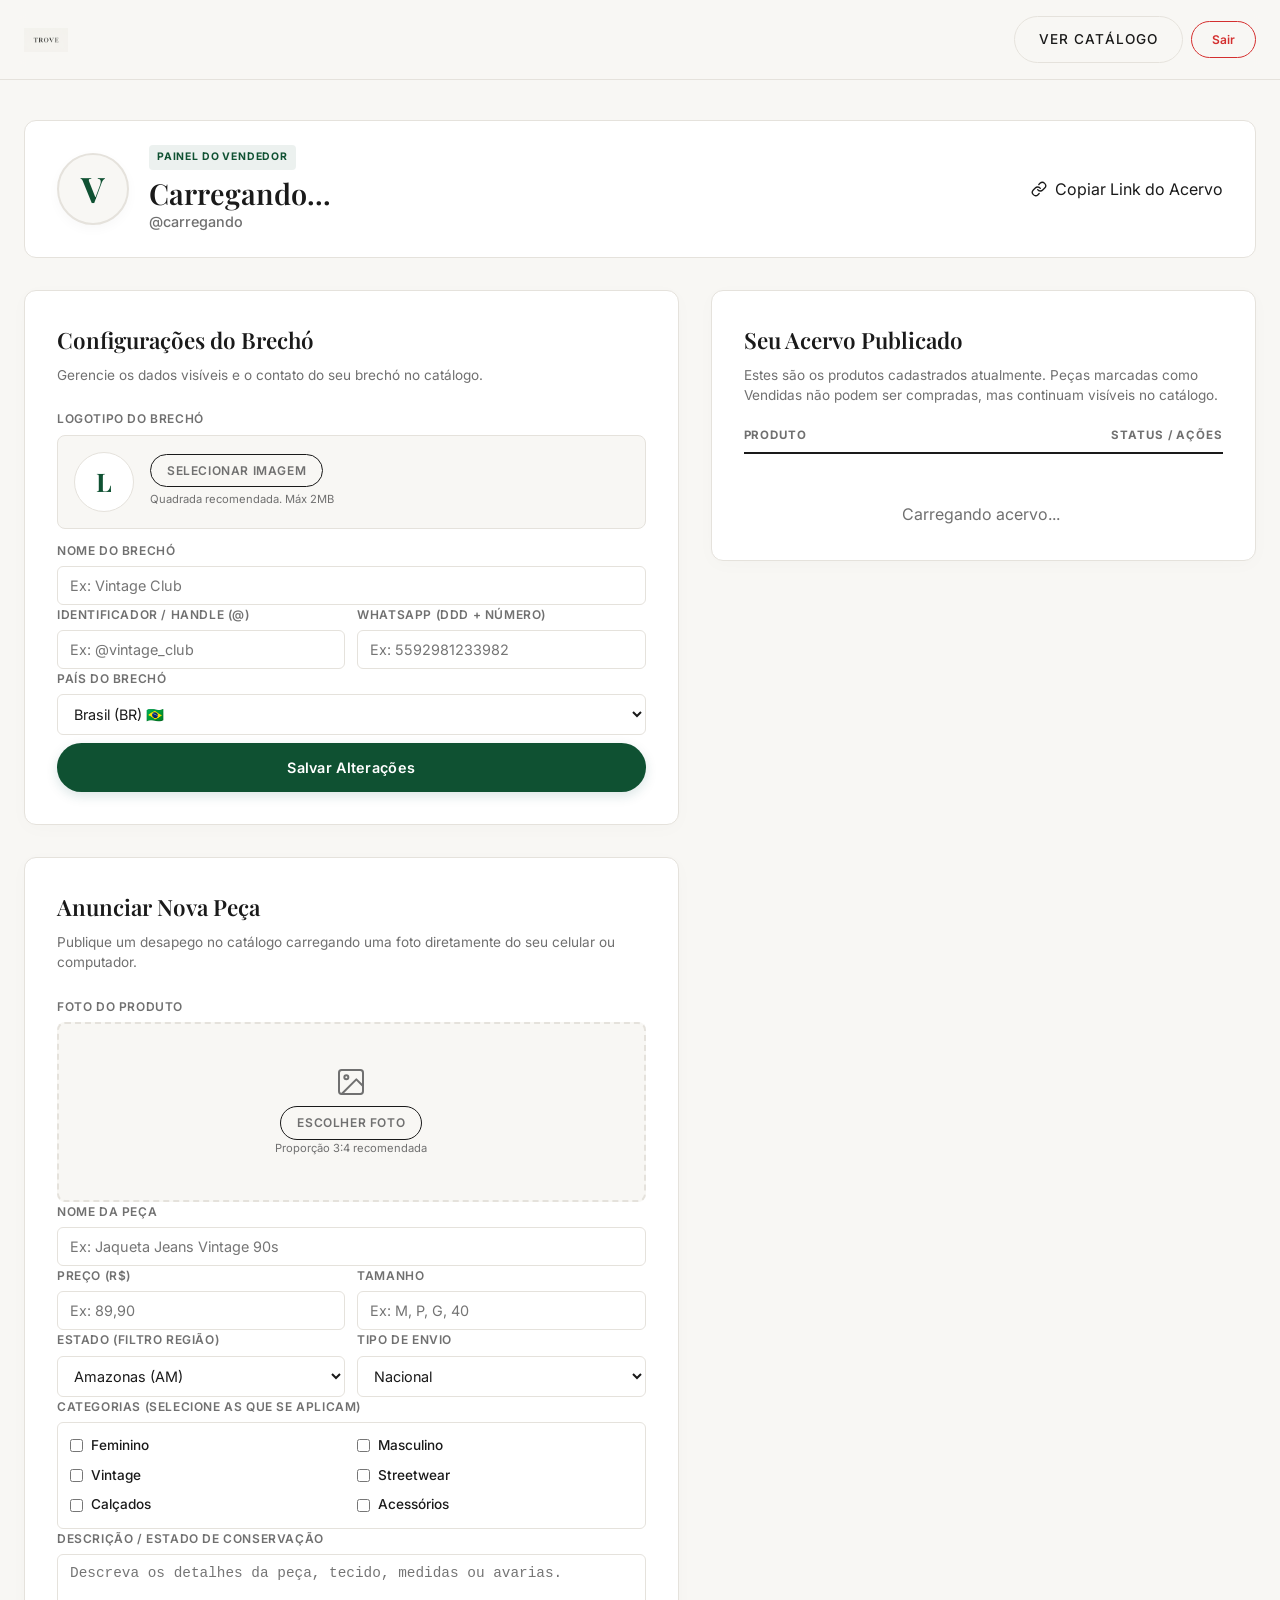
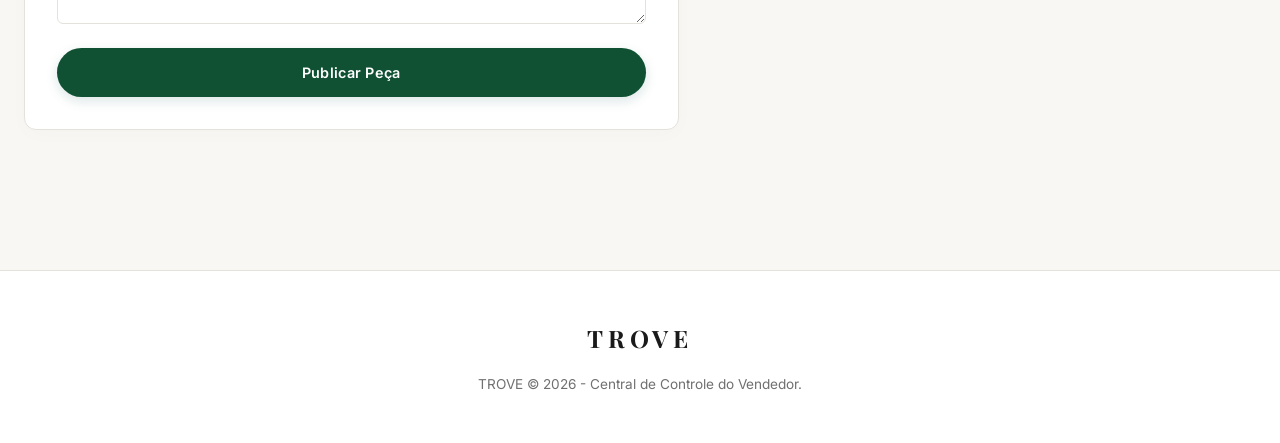
==== commit fd9ef453: "Add custom brand logo.png, configure favicon, and update logo elements in index/dashboard headers" ====
--- a/dashboard.html
+++ b/dashboard.html
@@ -4,6 +4,7 @@
   <meta charset="UTF-8">
   <meta name="viewport" content="width=device-width, initial-scale=1.0">
   <title>Trove | Painel do Vendedor</title>
+  <link rel="icon" type="image/png" href="logo.png">
   <!-- Fonts: Playfair Display & Inter -->
   <link rel="preconnect" href="https://fonts.googleapis.com">
   <link rel="preconnect" href="https://fonts.gstatic.com" crossorigin>
@@ -17,7 +18,9 @@
   <!-- DASHBOARD HEADER -->
   <header class="main-header">
     <div class="header-container">
-      <a href="index.html" class="logo">TROVE</a>
+      <a href="index.html" class="logo">
+        <img src="logo.png" alt="Trove" class="logo-img">
+      </a>
       
       <div class="header-actions">
         <a href="index.html" class="cta-button" style="background-color: transparent; color: var(--color-text-primary); border-color: var(--color-border);">
--- a/styles.css
+++ b/styles.css
@@ -93,16 +93,33 @@
 
 /* Logo */
 .logo {
-  font-family: var(--font-serif);
-  font-size: 1.8rem;
-  font-weight: 700;
-  letter-spacing: 0.15em;
-  color: var(--color-text-primary);
+  display: inline-flex;
+  align-items: center;
+  gap: 8px;
+  text-decoration: none;
   transition: var(--transition-smooth);
 }
 
 .logo:hover {
   opacity: 0.8;
+}
+
+.logo-img {
+  height: 24px;
+  width: auto;
+  display: block;
+}
+
+.logo-region {
+  font-size: 0.72rem;
+  font-weight: 700;
+  color: var(--color-primary);
+  border: 1px solid var(--color-primary);
+  padding: 1px 4px;
+  border-radius: 4px;
+  letter-spacing: 0.05em;
+  text-transform: uppercase;
+  background-color: rgba(15, 81, 50, 0.05);
 }
 
 /* Search Wrapper */
@@ -1776,18 +1793,37 @@
   .header-container {
     flex-wrap: wrap;
     padding: 12px 16px;
-    gap: 12px;
+    gap: 8px;
   }
 
   .logo {
-    font-size: 1.5rem;
     order: 1;
   }
 
+  .logo-img {
+    height: 18px;
+  }
+
+  .logo-region {
+    font-size: 0.65rem;
+    padding: 0px 3px;
+  }
+
+  .header-actions {
+    order: 2;
+    display: flex;
+    align-items: center;
+    gap: 8px;
+  }
+
   .cta-button {
-    padding: 8px 16px;
+    padding: 8px 14px;
     font-size: 0.75rem;
-    order: 2;
+  }
+
+  .country-trigger {
+    padding: 6px 10px !important;
+    font-size: 0.8rem !important;
   }
 
   .search-wrapper {
@@ -1818,15 +1854,24 @@
   }
 
   .filters-container {
-    flex-direction: column;
-    align-items: stretch;
-    gap: 12px;
-  }
-
-  .shop-filter,
+    display: flex;
+    flex-direction: row;
+    flex-wrap: wrap;
+    gap: 8px;
+    align-items: center;
+  }
+
+  .cats-filter {
+    flex: 1 1 100%;
+    width: 100%;
+    min-width: 0;
+  }
+
   .state-filter,
-  .cats-filter {
-    width: 100%;
+  .shop-filter {
+    flex: 1 1 calc(50% - 4px);
+    width: auto;
+    min-width: 0;
   }
 
   .shop-dropdown-menu,
@@ -1946,3 +1991,95 @@
 .country-trigger:hover {
   border-color: var(--color-text-primary) !important;
 }
+
+/* --- TRANSLATION PROMPT CARD --- */
+.translation-prompt-card {
+  position: fixed;
+  bottom: 24px;
+  right: 24px;
+  width: 320px;
+  background-color: #FFFFFF;
+  border: 1px solid var(--color-border);
+  border-radius: 16px;
+  box-shadow: 0 10px 30px rgba(0,0,0,0.08);
+  padding: 20px;
+  z-index: 2500;
+  display: flex;
+  flex-direction: column;
+  gap: 12px;
+  animation: slideInUp 0.4s cubic-bezier(0.25, 0.8, 0.25, 1);
+}
+
+.translation-prompt-close {
+  position: absolute;
+  top: 12px;
+  right: 12px;
+  background: none;
+  border: none;
+  color: var(--color-text-secondary);
+  cursor: pointer;
+  padding: 4px;
+  border-radius: 50%;
+  display: flex;
+  align-items: center;
+  justify-content: center;
+  transition: var(--transition-smooth);
+}
+
+.translation-prompt-close:hover {
+  background-color: var(--color-bg);
+  color: var(--color-text-primary);
+}
+
+.translation-prompt-content {
+  display: flex;
+  flex-direction: column;
+  gap: 12px;
+}
+
+.translation-prompt-content p {
+  margin: 0;
+  font-size: 0.88rem;
+  color: var(--color-text-secondary);
+  line-height: 1.4;
+  padding-right: 16px;
+}
+
+.translation-prompt-btn {
+  background-color: var(--color-primary);
+  color: #FFFFFF;
+  border: none;
+  border-radius: 30px;
+  padding: 10px 16px;
+  font-size: 0.85rem;
+  font-weight: 600;
+  cursor: pointer;
+  transition: var(--transition-smooth);
+  text-align: center;
+  width: 100%;
+}
+
+.translation-prompt-btn:hover {
+  background-color: var(--color-text-primary);
+}
+
+@keyframes slideInUp {
+  from {
+    opacity: 0;
+    transform: translate3d(0, 30px, 0);
+  }
+  to {
+    opacity: 1;
+    transform: translate3d(0, 0, 0);
+  }
+}
+
+@media (max-width: 480px) {
+  .translation-prompt-card {
+    bottom: 16px;
+    right: 16px;
+    left: 16px;
+    width: auto;
+  }
+}
+
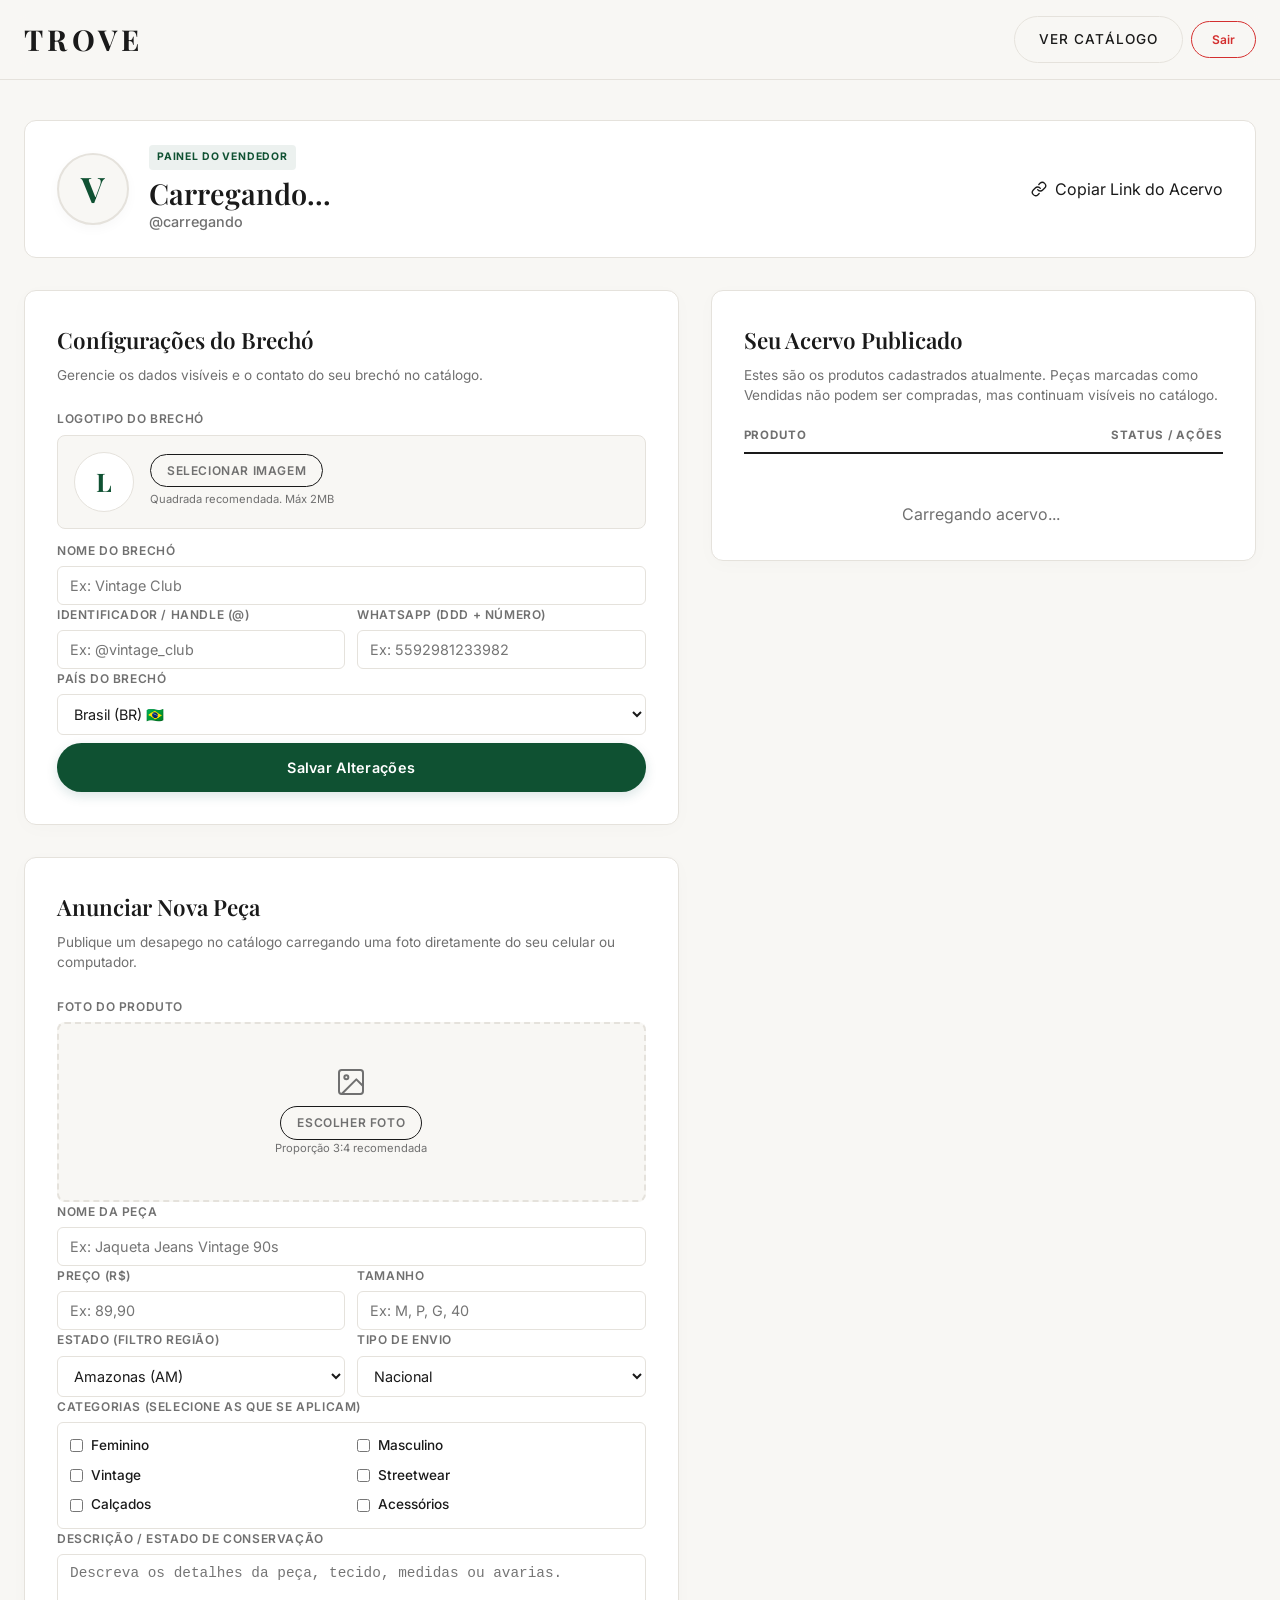
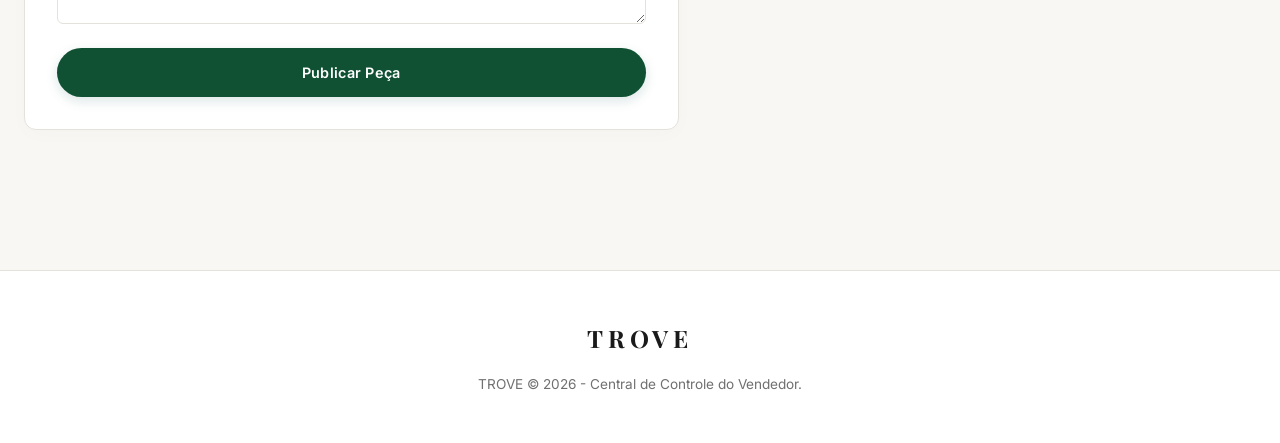
==== commit 296617db: "Restore text-based logo in index/dashboard headers while keeping logo.png as favicon" ====
--- a/dashboard.html
+++ b/dashboard.html
@@ -18,9 +18,7 @@
   <!-- DASHBOARD HEADER -->
   <header class="main-header">
     <div class="header-container">
-      <a href="index.html" class="logo">
-        <img src="logo.png" alt="Trove" class="logo-img">
-      </a>
+      <a href="index.html" class="logo">TROVE</a>
       
       <div class="header-actions">
         <a href="index.html" class="cta-button" style="background-color: transparent; color: var(--color-text-primary); border-color: var(--color-border);">
--- a/styles.css
+++ b/styles.css
@@ -93,33 +93,16 @@
 
 /* Logo */
 .logo {
-  display: inline-flex;
-  align-items: center;
-  gap: 8px;
-  text-decoration: none;
+  font-family: var(--font-serif);
+  font-size: 1.8rem;
+  font-weight: 700;
+  letter-spacing: 0.15em;
+  color: var(--color-text-primary);
   transition: var(--transition-smooth);
 }
 
 .logo:hover {
   opacity: 0.8;
-}
-
-.logo-img {
-  height: 24px;
-  width: auto;
-  display: block;
-}
-
-.logo-region {
-  font-size: 0.72rem;
-  font-weight: 700;
-  color: var(--color-primary);
-  border: 1px solid var(--color-primary);
-  padding: 1px 4px;
-  border-radius: 4px;
-  letter-spacing: 0.05em;
-  text-transform: uppercase;
-  background-color: rgba(15, 81, 50, 0.05);
 }
 
 /* Search Wrapper */
@@ -1797,16 +1780,8 @@
   }
 
   .logo {
+    font-size: 1.4rem;
     order: 1;
-  }
-
-  .logo-img {
-    height: 18px;
-  }
-
-  .logo-region {
-    font-size: 0.65rem;
-    padding: 0px 3px;
   }
 
   .header-actions {
